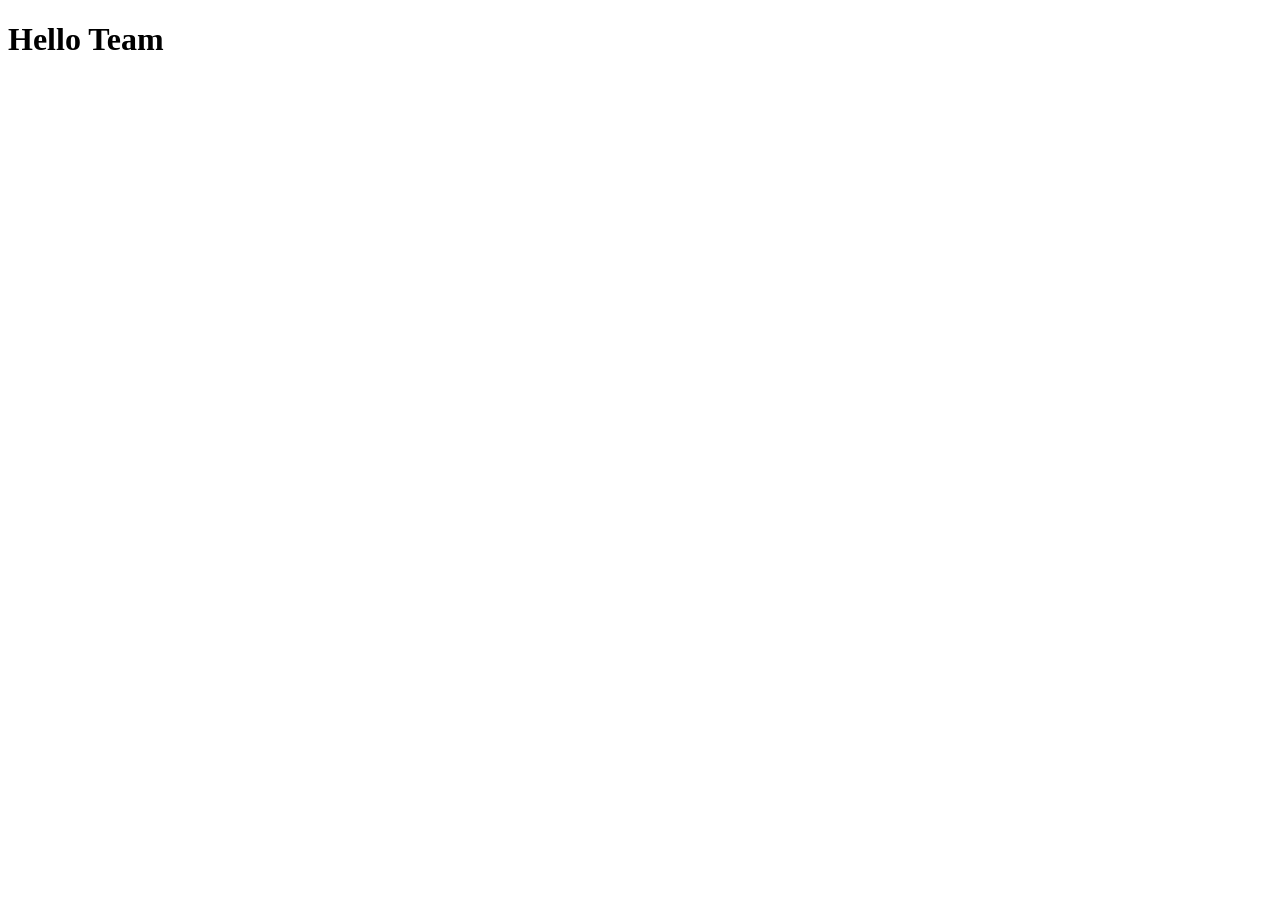
==== frontend/gameplay.html @ 6895c5be "ggez11" ====
<!DOCTYPE html>
<html lang="en">


<head>
    <meta charset="UTF-8">
    <meta name="viewport" content="width=device-width, initial-scale=1.0">
    <link rel="stylesheet" href="style.css">
    <title>Energy Not Included</title>
</head>

<body>
    <h1>Hello Team</h1>
</body>
<footer>
    
</footer>
</html>
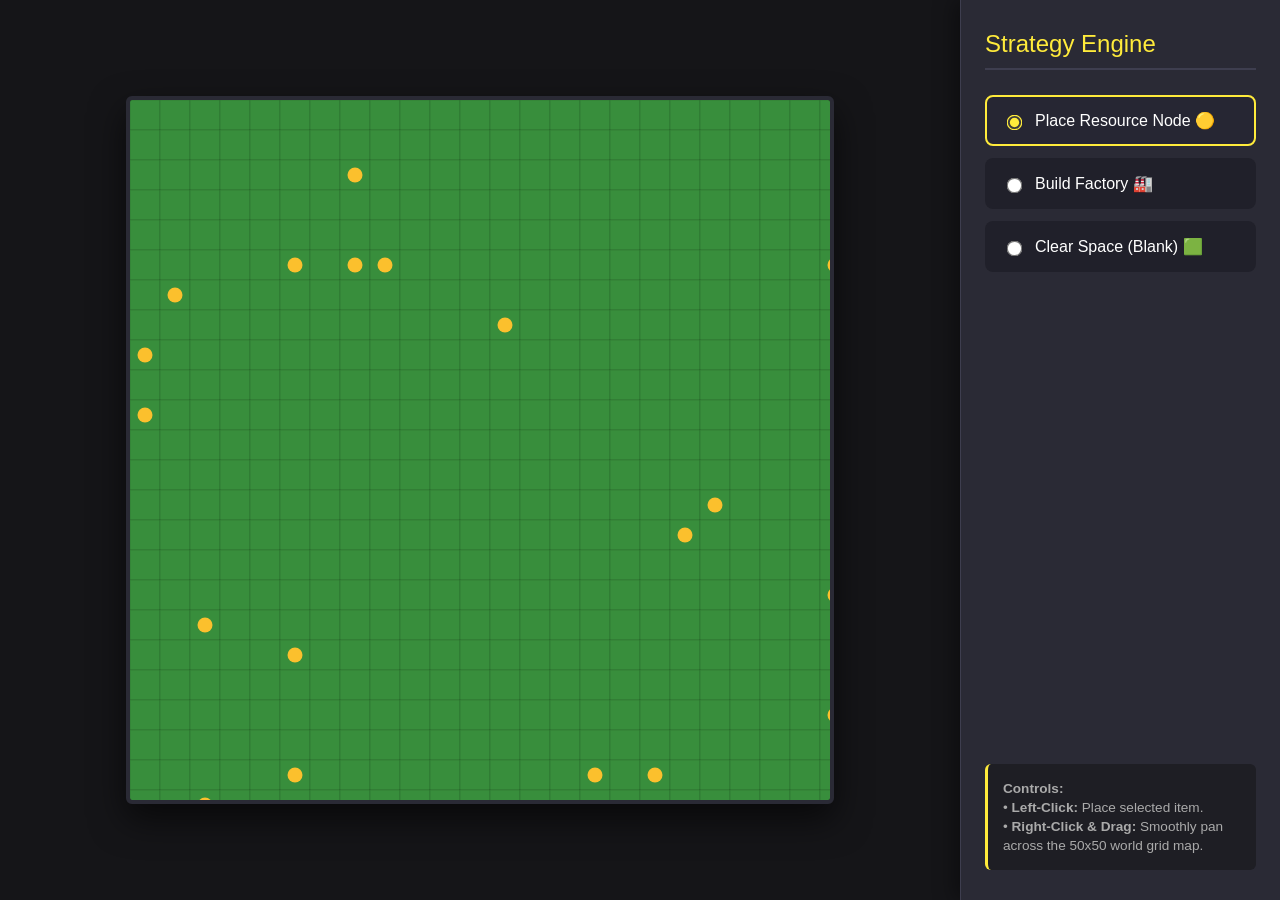
==== commit d271edad: "F compro101" ====
--- a/frontend/gameplay.html
+++ b/frontend/gameplay.html
@@ -1,18 +1,146 @@
 <!DOCTYPE html>
 <html lang="en">
-
-
 <head>
     <meta charset="UTF-8">
     <meta name="viewport" content="width=device-width, initial-scale=1.0">
-    <link rel="stylesheet" href="style.css">
-    <title>Energy Not Included</title>
+    <title>50x50 Strategy Grid Engine</title>
+    <style>
+        body {
+            margin: 0;
+            padding: 0;
+            background-color: #1e1e24;
+            color: #ffffff;
+            font-family: 'Segoe UI', Tahoma, Geneva, Verdana, sans-serif;
+            display: flex;
+            height: 100vh;
+            overflow: hidden; /* Prevents whole-page scrolling */
+        }
+
+        /* Left Side: Massive Game Board Container */
+        #game-container {
+            flex: 1;
+            display: flex;
+            align-items: center;
+            justify-content: center;
+            padding: 20px;
+            background-color: #151518;
+        }
+
+        /* Prevent anti-aliasing fuzziness on canvas pixel renders */
+        canvas {
+            border: 4px solid #2a2a35;
+            border-radius: 6px;
+            box-shadow: 0 15px 35px rgba(0, 0, 0, 0.6);
+            cursor: crosshair;
+            image-rendering: pixelated;
+        }
+
+        /* Right Side: Control Sidebar */
+        #sidebar {
+            width: 320px;
+            background-color: #2a2a35;
+            padding: 30px 24px;
+            display: flex;
+            flex-direction: column;
+            box-shadow: -5px 0 20px rgba(0, 0, 0, 0.4);
+            border-left: 1px solid #3e3e4f;
+            box-sizing: border-box;
+        }
+
+        h1 {
+            margin-top: 0;
+            margin-bottom: 25px;
+            font-weight: 500;
+            font-size: 1.5rem;
+            border-bottom: 2px solid #3e3e4f;
+            padding-bottom: 10px;
+            color: #ffeb3b;
+        }
+
+        .tool-option {
+            background-color: #20202a;
+            margin-bottom: 12px;
+            padding: 14px 16px;
+            border-radius: 8px;
+            display: flex;
+            align-items: center;
+            cursor: pointer;
+            border: 2px solid transparent;
+            transition: all 0.2s ease;
+        }
+
+        .tool-option:hover {
+            background-color: #242430;
+            border-color: #555566;
+        }
+
+        /* Highlight wrapper when inner radio option is active */
+        .tool-option:has(input:checked) {
+            border-color: #ffeb3b;
+            background-color: #262633;
+        }
+
+        input[type="radio"] {
+            margin-right: 14px;
+            accent-color: #ffeb3b;
+            transform: scale(1.2);
+            cursor: pointer;
+        }
+
+        label {
+            font-size: 1rem;
+            font-weight: 500;
+            cursor: pointer;
+            user-select: none;
+        }
+
+        #info-panel {
+            margin-top: auto; /* Pushes instructional panel to the bottom of the sidebar */
+            background-color: #1e1e24;
+            padding: 15px;
+            border-radius: 6px;
+            font-size: 0.85rem;
+            line-height: 1.4;
+            color: #aaaaaa;
+            border-left: 3px solid #ffeb3b;
+        }
+    </style>
 </head>
+<body>
 
-<body>
-    <h1>Hello Team</h1>
+    <!-- Left Side: Viewport Workspace -->
+    <div id="game-container">
+        <!-- Enlarged Canvas Real Estate Area -->
+        <canvas id="gameCanvas" width="700" height="700"></canvas>
+    </div>
+
+    <!-- Right Side: Sidebar HUD Dashboard Controls -->
+    <div id="sidebar">
+        <h1>Strategy Engine</h1>
+        
+        <div class="tool-option">
+            <input type="radio" id="mode-node" name="tool" value="node" checked>
+            <label for="mode-node">Place Resource Node 🟡</label>
+        </div>
+        
+        <div class="tool-option">
+            <input type="radio" id="mode-factory" name="tool" value="factory">
+            <label for="mode-factory">Build Factory 🏭</label>
+        </div>
+        
+        <div class="tool-option">
+            <input type="radio" id="mode-blank" name="tool" value="blank">
+            <label for="mode-blank">Clear Space (Blank) 🟩</label>
+        </div>
+
+        <div id="info-panel">
+            <strong>Controls:</strong><br>
+            • <strong>Left-Click:</strong> Place selected item.<br>
+            • <strong>Right-Click & Drag:</strong> Smoothly pan across the 50x50 world grid map.
+        </div>
+    </div>
+
+    <!-- Link your modular JavaScript engine -->
+    <script src="game.js"></script>
 </body>
-<footer>
-    
-</footer>
 </html>
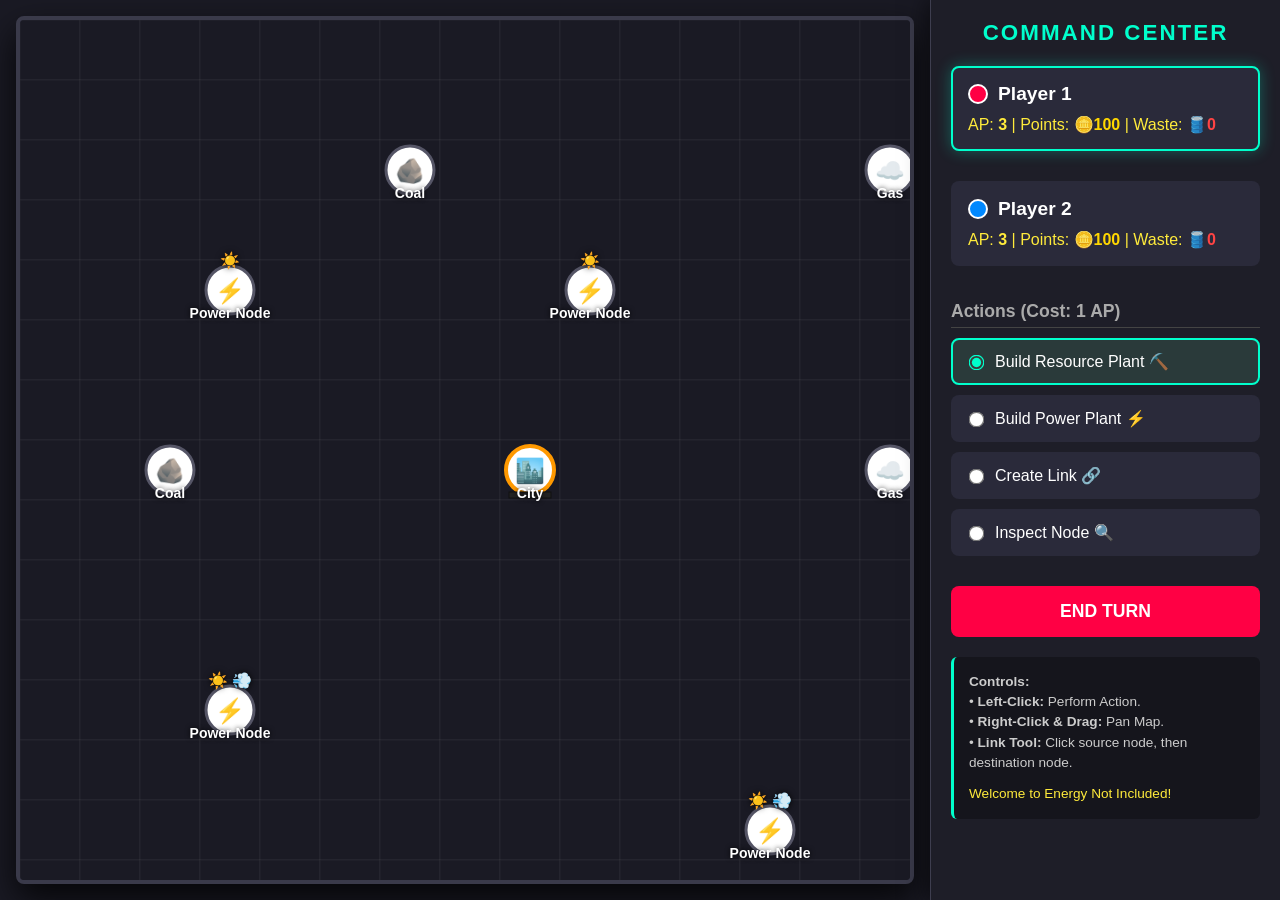
==== commit c63c1c43: "fina lgame" ====
--- a/frontend/gameplay.html
+++ b/frontend/gameplay.html
@@ -3,144 +3,238 @@
 <head>
     <meta charset="UTF-8">
     <meta name="viewport" content="width=device-width, initial-scale=1.0">
-    <title>50x50 Strategy Grid Engine</title>
+    <title>Energy Not Included - Game</title>
     <style>
         body {
             margin: 0;
             padding: 0;
-            background-color: #1e1e24;
+            background-color: #0f0f12;
             color: #ffffff;
             font-family: 'Segoe UI', Tahoma, Geneva, Verdana, sans-serif;
             display: flex;
             height: 100vh;
-            overflow: hidden; /* Prevents whole-page scrolling */
-        }
-
-        /* Left Side: Massive Game Board Container */
+            overflow: hidden;
+        }
+
         #game-container {
             flex: 1;
             display: flex;
             align-items: center;
             justify-content: center;
             padding: 20px;
-            background-color: #151518;
-        }
-
-        /* Prevent anti-aliasing fuzziness on canvas pixel renders */
+            background-color: #1a1a24;
+            overflow: hidden;
+        }
+
         canvas {
-            border: 4px solid #2a2a35;
-            border-radius: 6px;
-            box-shadow: 0 15px 35px rgba(0, 0, 0, 0.6);
+            background-color: #242430;
+            border: 4px solid #3a3a4a;
+            border-radius: 8px;
+            box-shadow: 0 15px 35px rgba(0, 0, 0, 0.8);
             cursor: crosshair;
-            image-rendering: pixelated;
-        }
-
-        /* Right Side: Control Sidebar */
+        }
+
         #sidebar {
-            width: 320px;
-            background-color: #2a2a35;
-            padding: 30px 24px;
+            width: 350px;
+            background-color: #1e1e28;
+            padding: 20px;
             display: flex;
             flex-direction: column;
-            box-shadow: -5px 0 20px rgba(0, 0, 0, 0.4);
+            box-shadow: -5px 0 20px rgba(0, 0, 0, 0.5);
             border-left: 1px solid #3e3e4f;
             box-sizing: border-box;
+            overflow-y: auto;
         }
 
         h1 {
             margin-top: 0;
-            margin-bottom: 25px;
-            font-weight: 500;
-            font-size: 1.5rem;
-            border-bottom: 2px solid #3e3e4f;
-            padding-bottom: 10px;
+            margin-bottom: 20px;
+            font-size: 1.4rem;
+            color: #00ffcc;
+            text-align: center;
+            text-transform: uppercase;
+            letter-spacing: 2px;
+        }
+
+        .player-status {
+            background: #2a2a3a;
+            padding: 15px;
+            border-radius: 8px;
+            margin-bottom: 20px;
+            border: 2px solid transparent;
+            transition: all 0.3s;
+        }
+
+        .player-status.active {
+            border-color: #00ffcc;
+            box-shadow: 0 0 15px rgba(0, 255, 204, 0.3);
+        }
+
+        .player-header {
+            display: flex;
+            align-items: center;
+            gap: 10px;
+            margin-bottom: 10px;
+        }
+
+        .color-indicator {
+            width: 16px;
+            height: 16px;
+            border-radius: 50%;
+            border: 2px solid #fff;
+        }
+
+        .player-name {
+            font-weight: bold;
+            font-size: 1.2rem;
+        }
+
+        .ap-display {
+            font-size: 1rem;
             color: #ffeb3b;
         }
 
+        h2 {
+            font-size: 1.1rem;
+            color: #aaaaaa;
+            margin-bottom: 10px;
+            border-bottom: 1px solid #444;
+            padding-bottom: 5px;
+        }
+
         .tool-option {
-            background-color: #20202a;
-            margin-bottom: 12px;
-            padding: 14px 16px;
+            background-color: #2a2a3a;
+            margin-bottom: 10px;
+            padding: 12px;
             border-radius: 8px;
             display: flex;
             align-items: center;
             cursor: pointer;
             border: 2px solid transparent;
-            transition: all 0.2s ease;
+            transition: all 0.2s;
         }
 
         .tool-option:hover {
-            background-color: #242430;
-            border-color: #555566;
-        }
-
-        /* Highlight wrapper when inner radio option is active */
+            background-color: #353545;
+        }
+
         .tool-option:has(input:checked) {
-            border-color: #ffeb3b;
-            background-color: #262633;
+            border-color: #00ffcc;
+            background-color: #2a3a3a;
         }
 
         input[type="radio"] {
-            margin-right: 14px;
-            accent-color: #ffeb3b;
+            margin-right: 12px;
+            accent-color: #00ffcc;
             transform: scale(1.2);
             cursor: pointer;
         }
 
         label {
             font-size: 1rem;
-            font-weight: 500;
             cursor: pointer;
             user-select: none;
+            flex: 1;
+        }
+
+        .end-turn-btn {
+            margin-top: 20px;
+            padding: 15px;
+            background: #ff0044;
+            color: white;
+            border: none;
+            border-radius: 8px;
+            font-size: 1.1rem;
+            font-weight: bold;
+            cursor: pointer;
+            transition: all 0.2s;
+        }
+
+        .end-turn-btn:hover {
+            background: #ff3366;
+            transform: scale(1.02);
+            box-shadow: 0 0 15px rgba(255, 0, 68, 0.5);
         }
 
         #info-panel {
-            margin-top: auto; /* Pushes instructional panel to the bottom of the sidebar */
-            background-color: #1e1e24;
+            margin-top: 20px;
+            background-color: #15151c;
             padding: 15px;
             border-radius: 6px;
             font-size: 0.85rem;
-            line-height: 1.4;
-            color: #aaaaaa;
-            border-left: 3px solid #ffeb3b;
+            line-height: 1.5;
+            color: #cccccc;
+            border-left: 3px solid #00ffcc;
+        }
+        
+        #players-container {
+            display: flex;
+            flex-direction: column;
+            gap: 10px;
         }
     </style>
 </head>
 <body>
 
-    <!-- Left Side: Viewport Workspace -->
     <div id="game-container">
         <!-- Enlarged Canvas Real Estate Area -->
-        <canvas id="gameCanvas" width="700" height="700"></canvas>
+        <canvas id="gameCanvas" width="800" height="800"></canvas>
     </div>
 
-    <!-- Right Side: Sidebar HUD Dashboard Controls -->
     <div id="sidebar">
-        <h1>Strategy Engine</h1>
-        
-        <div class="tool-option">
-            <input type="radio" id="mode-node" name="tool" value="node" checked>
-            <label for="mode-node">Place Resource Node 🟡</label>
-        </div>
-        
-        <div class="tool-option">
-            <input type="radio" id="mode-factory" name="tool" value="factory">
-            <label for="mode-factory">Build Factory 🏭</label>
-        </div>
-        
-        <div class="tool-option">
-            <input type="radio" id="mode-blank" name="tool" value="blank">
-            <label for="mode-blank">Clear Space (Blank) 🟩</label>
-        </div>
+        <h1>Command Center</h1>
+        
+        <div id="players-container">
+            <!-- Player Status generated dynamically -->
+        </div>
+
+        <h2>Actions (Cost: 1 AP)</h2>
+        
+        <div class="tool-option">
+            <input type="radio" id="mode-resource" name="tool" value="resource" checked>
+            <label for="mode-resource">Build Resource Plant ⛏️</label>
+        </div>
+        
+        <div class="tool-option">
+            <input type="radio" id="mode-power" name="tool" value="power">
+            <label for="mode-power">Build Power Plant ⚡</label>
+        </div>
+        
+        <div class="tool-option">
+            <input type="radio" id="mode-link" name="tool" value="link">
+            <label for="mode-link">Create Link 🔗</label>
+        </div>
+        
+        <div class="tool-option">
+            <input type="radio" id="mode-info" name="tool" value="info">
+            <label for="mode-info">Inspect Node 🔍</label>
+        </div>
+
+        <button class="end-turn-btn" onclick="endTurn()">END TURN</button>
 
         <div id="info-panel">
             <strong>Controls:</strong><br>
-            • <strong>Left-Click:</strong> Place selected item.<br>
-            • <strong>Right-Click & Drag:</strong> Smoothly pan across the 50x50 world grid map.
+            • <strong>Left-Click:</strong> Perform Action.<br>
+            • <strong>Right-Click & Drag:</strong> Pan Map.<br>
+            • <strong>Link Tool:</strong> Click source node, then destination node.<br>
+            <span id="game-message" style="color: #ffeb3b; display: block; margin-top: 10px;">Welcome to Energy Not Included!</span>
         </div>
     </div>
 
-    <!-- Link your modular JavaScript engine -->
+    <!-- Building Selection Modal -->
+    <div id="building-modal" style="display: none; position: fixed; top: 0; left: 0; width: 100%; height: 100%; background: rgba(0,0,0,0.8); align-items: center; justify-content: center; z-index: 1000; flex-direction: column;">
+        <div style="background: #1e1e28; padding: 30px; border-radius: 10px; border: 2px solid #00ffcc; text-align: center; width: 300px;">
+            <h2 id="modal-title" style="color: #00ffcc; margin-top: 0;">Select Plant Type</h2>
+            <select id="subtype-select" style="width: 100%; padding: 10px; margin: 15px 0; background: #2a2a3a; color: white; border: 1px solid #444; border-radius: 5px; font-size: 1rem;">
+                <!-- Options populated by JS -->
+            </select>
+            <div style="display: flex; gap: 10px; justify-content: center;">
+                <button onclick="confirmBuild()" style="padding: 10px 20px; background: #00ffcc; color: #000; font-weight: bold; border: none; border-radius: 5px; cursor: pointer;">Build</button>
+                <button onclick="cancelBuild()" style="padding: 10px 20px; background: #ff4444; color: #fff; font-weight: bold; border: none; border-radius: 5px; cursor: pointer;">Cancel</button>
+            </div>
+        </div>
+    </div>
+
     <script src="game.js"></script>
 </body>
 </html>
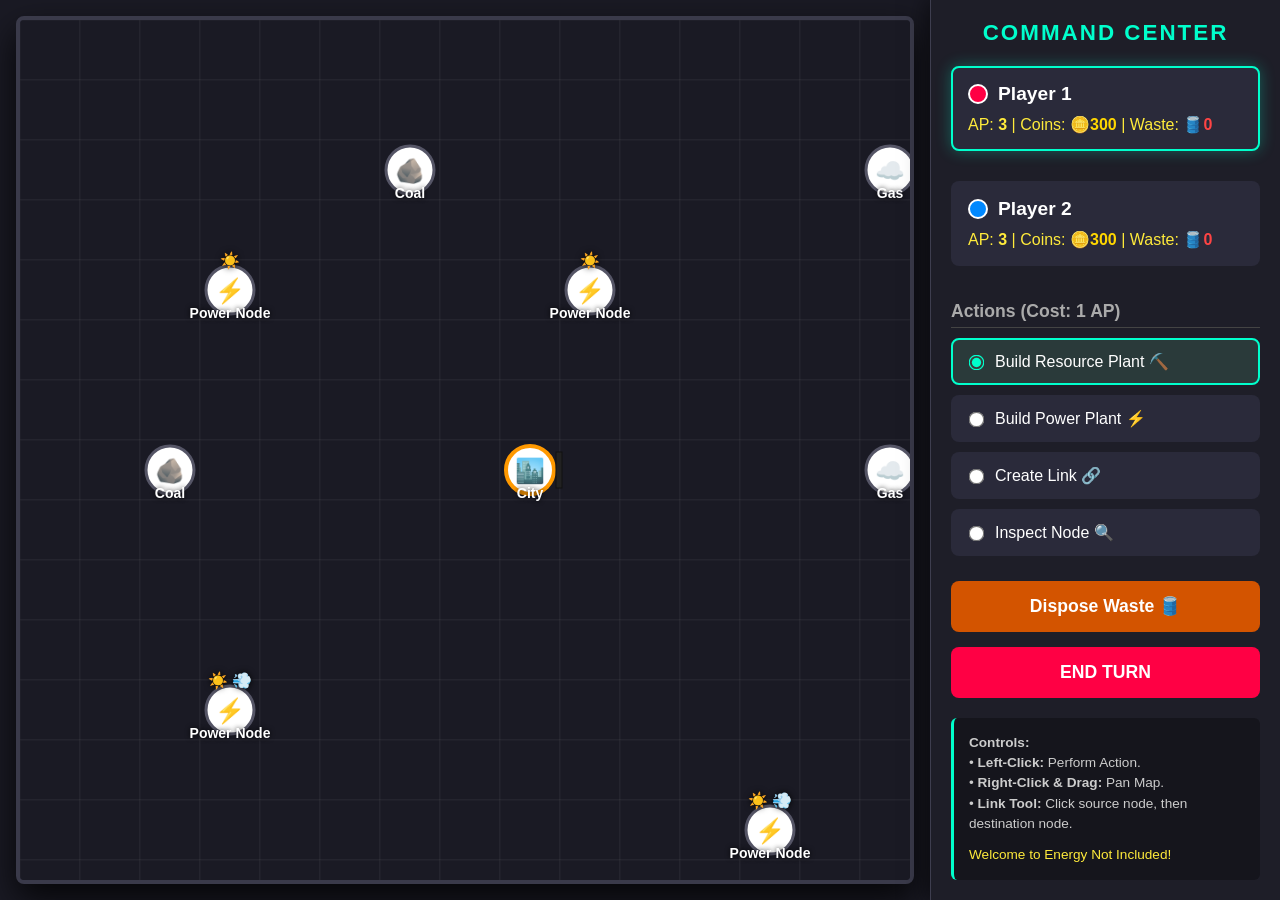
==== commit aa31dfa5: "dd" ====
--- a/frontend/gameplay.html
+++ b/frontend/gameplay.html
@@ -137,10 +137,9 @@
             flex: 1;
         }
 
-        .end-turn-btn {
-            margin-top: 20px;
+        .action-btn {
+            margin-top: 15px;
             padding: 15px;
-            background: #ff0044;
             color: white;
             border: none;
             border-radius: 8px;
@@ -150,10 +149,18 @@
             transition: all 0.2s;
         }
 
+        .end-turn-btn { background: #ff0044; }
         .end-turn-btn:hover {
             background: #ff3366;
             transform: scale(1.02);
             box-shadow: 0 0 15px rgba(255, 0, 68, 0.5);
+        }
+
+        .dispose-waste-btn { background: #d35400; }
+        .dispose-waste-btn:hover {
+            background: #e67e22;
+            transform: scale(1.02);
+            box-shadow: 0 0 15px rgba(230, 126, 34, 0.5);
         }
 
         #info-panel {
@@ -210,7 +217,8 @@
             <label for="mode-info">Inspect Node 🔍</label>
         </div>
 
-        <button class="end-turn-btn" onclick="endTurn()">END TURN</button>
+        <button class="action-btn dispose-waste-btn" onclick="disposeWaste()">Dispose Waste 🛢️</button>
+        <button class="action-btn end-turn-btn" onclick="endTurn()">END TURN</button>
 
         <div id="info-panel">
             <strong>Controls:</strong><br>
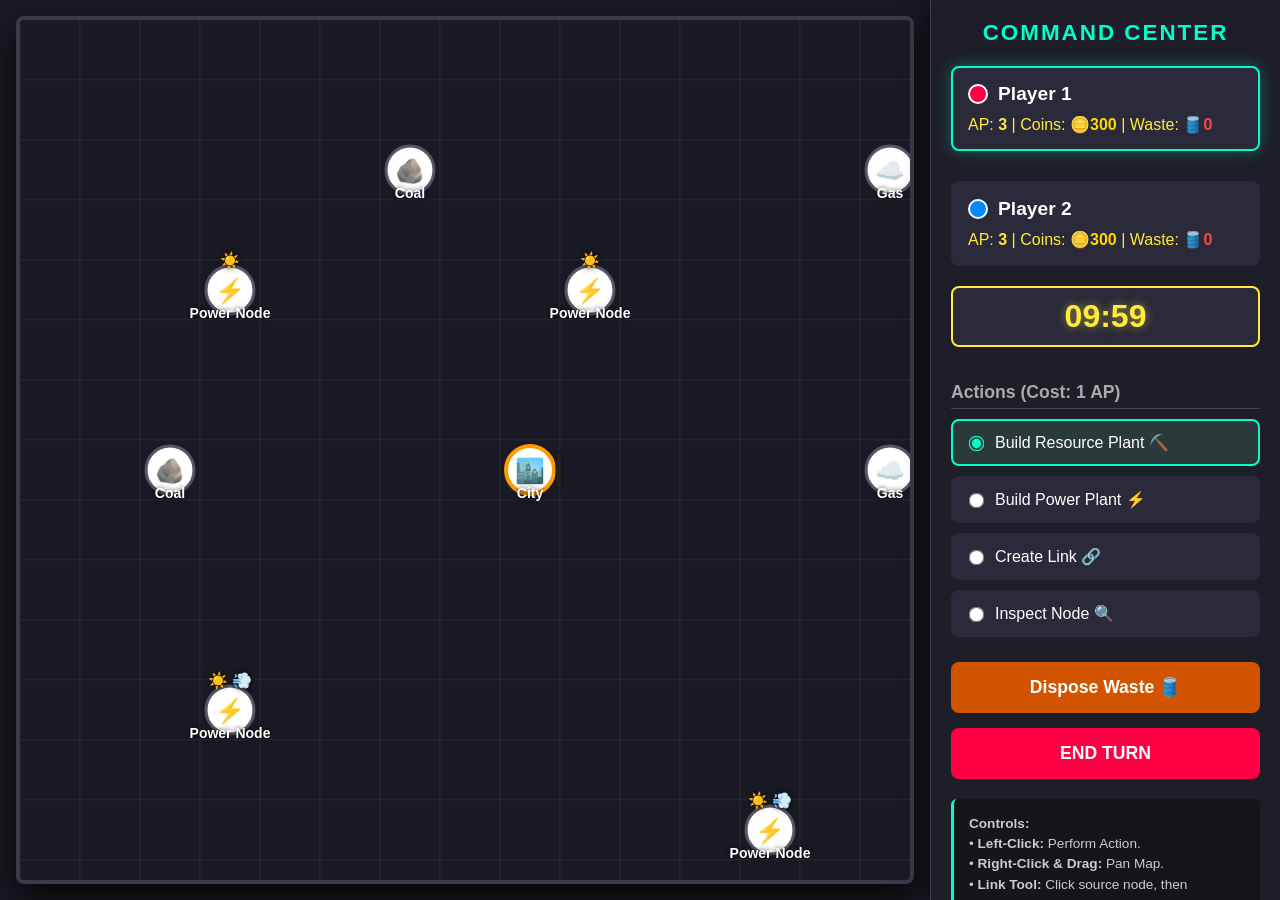
==== commit d4a7cb0c: "fakkk" ====
--- a/frontend/gameplay.html
+++ b/frontend/gameplay.html
@@ -195,6 +195,10 @@
             <!-- Player Status generated dynamically -->
         </div>
 
+        <div id="timer-display" style="text-align: center; font-size: 2rem; font-weight: bold; color: #ffeb3b; background: #2a2a3a; padding: 10px; border-radius: 8px; margin-bottom: 20px; border: 2px solid #ffeb3b; text-shadow: 0 0 10px rgba(255, 235, 59, 0.5);">
+            --:--
+        </div>
+
         <h2>Actions (Cost: 1 AP)</h2>
         
         <div class="tool-option">
@@ -243,6 +247,31 @@
         </div>
     </div>
 
+    <!-- Error Popup Modal -->
+    <div id="error-modal" style="display: none; position: fixed; top: 0; left: 0; width: 100%; height: 100%; background: rgba(0,0,0,0.6); align-items: center; justify-content: center; z-index: 2000; flex-direction: column; backdrop-filter: blur(3px);">
+        <div style="background: #1e1e28; padding: 30px; border-radius: 10px; border: 2px solid #ff4444; text-align: center; width: 350px; box-shadow: 0 0 20px rgba(255, 68, 68, 0.4);">
+            <h2 style="color: #ff4444; margin-top: 0; display: flex; align-items: center; justify-content: center; gap: 10px;">⚠️ Invalid Link</h2>
+            <p id="error-message-text" style="color: #ffffff; font-size: 1.1rem; margin: 20px 0; line-height: 1.5;"></p>
+            <button onclick="closeErrorModal()" style="padding: 10px 25px; background: #ff4444; color: #fff; font-weight: bold; font-size: 1rem; border: none; border-radius: 5px; cursor: pointer; transition: background 0.2s;">Got it</button>
+        </div>
+    </div>
+
+    <!-- Game Over Modal -->
+    <div id="game-over-modal" style="display: none; position: fixed; top: 0; left: 0; width: 100%; height: 100%; background: rgba(0,0,0,0.9); align-items: center; justify-content: center; z-index: 3000; flex-direction: column; backdrop-filter: blur(5px);">
+        <div style="background: #1e1e28; padding: 40px; border-radius: 15px; border: 3px solid #00ffcc; text-align: center; width: 400px; box-shadow: 0 0 30px rgba(0, 255, 204, 0.3);">
+            <h1 style="color: #00ffcc; margin-top: 0; font-size: 2.5rem; letter-spacing: 2px;">MISSION ACCOMPLISHED</h1>
+            <p id="game-over-reason" style="color: #aaaaaa; font-size: 1.1rem; margin-bottom: 20px;"></p>
+            
+            <div style="background: #2a2a3a; padding: 20px; border-radius: 8px; margin: 20px 0;">
+                <h2 style="color: #fff; margin: 0 0 15px 0;">WINNER</h2>
+                <div id="winner-name" style="font-size: 1.8rem; font-weight: bold; color: #ffeb3b; text-transform: uppercase;"></div>
+                <div id="winner-score" style="font-size: 1.2rem; color: #00ffcc; margin-top: 10px;"></div>
+            </div>
+
+            <button onclick="window.location.href='index.html'" style="padding: 15px 30px; background: #00ffcc; color: #000; font-weight: bold; font-size: 1.2rem; border: none; border-radius: 8px; cursor: pointer; transition: all 0.2s; width: 100%; text-transform: uppercase;">Return to HQ</button>
+        </div>
+    </div>
+
     <script src="game.js"></script>
 </body>
 </html>
